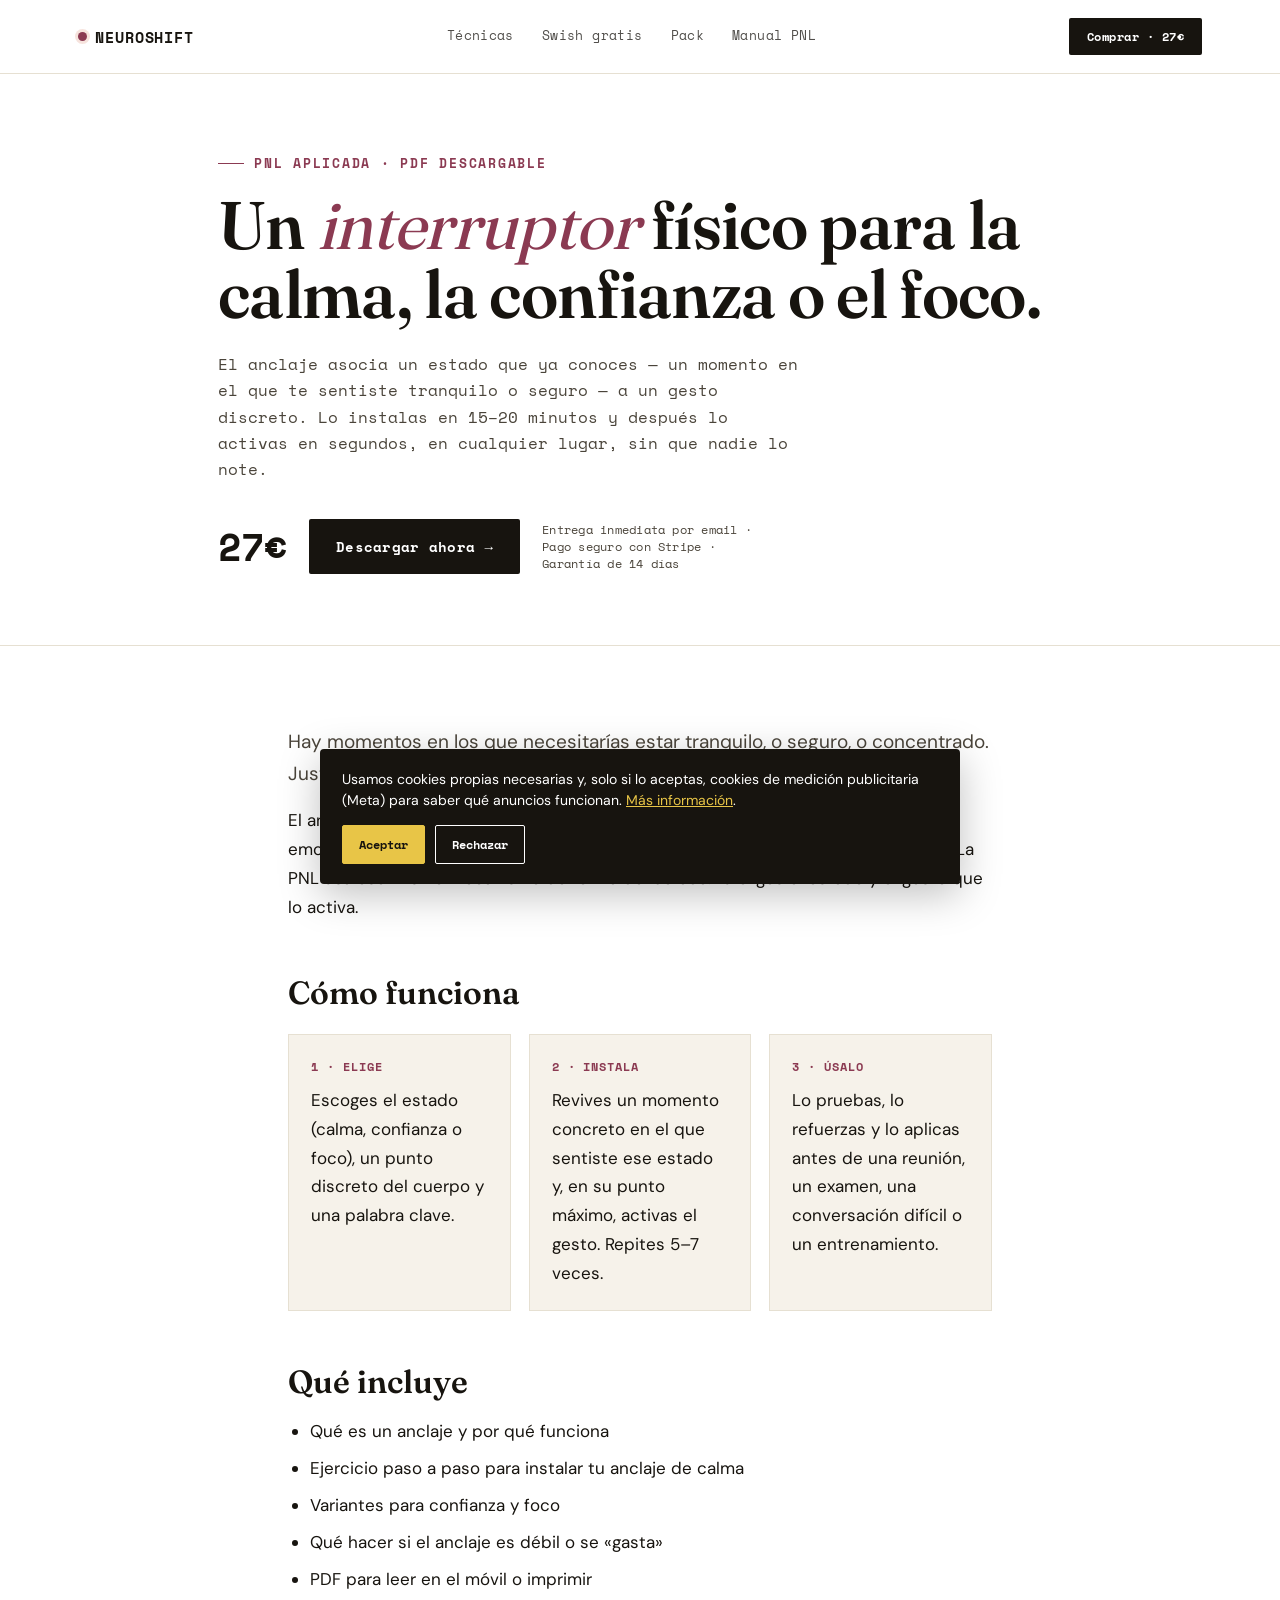
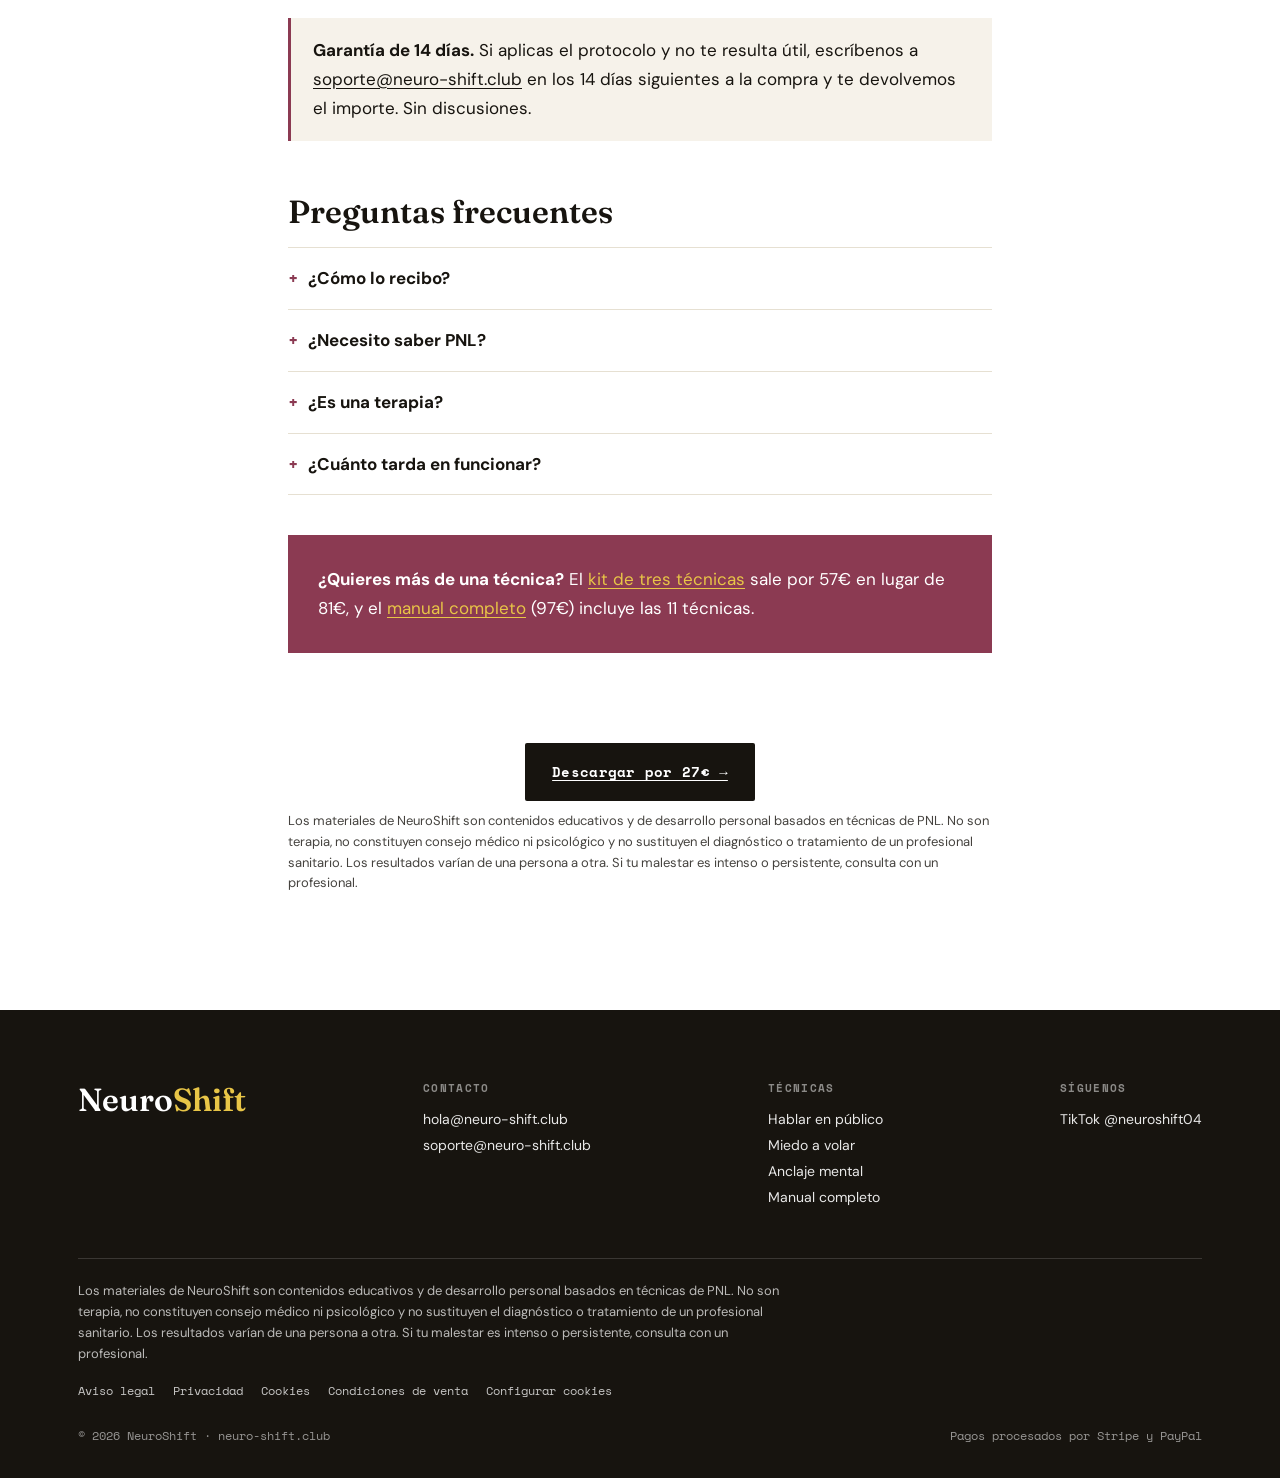
==== anclaje.html @ ef6a0322 "Landings, captación, píxel, cookies y SEO" ====
<!doctype html>
<html lang="es">
<head>
<meta charset="UTF-8">
<meta name="viewport" content="width=device-width, initial-scale=1.0">
<title>Anclaje mental: instala tu interruptor | NeuroShift</title>
<meta name="description" content="Técnica de anclaje de PNL para activar calma, confianza o foco en segundos con un gesto discreto. PDF descargable.">
<meta property="og:title" content="Anclaje mental: instala tu interruptor | NeuroShift">
<meta property="og:description" content="Técnica de anclaje de PNL para activar calma, confianza o foco en segundos con un gesto discreto. PDF descargable.">
<meta property="og:type" content="website">
<link rel="preload" href="/fonts/fraunces-latin-300-900-normal.woff2" as="font" type="font/woff2" crossorigin>
<style>
@font-face{font-family:'Fraunces';src:url('/fonts/fraunces-latin-300-900-normal.woff2') format('woff2');font-weight:300 900;font-style:normal;font-display:swap;}
@font-face{font-family:'Space Mono';src:url('/fonts/space-mono-latin-400-normal.woff2') format('woff2');font-weight:400;font-display:swap;}
@font-face{font-family:'Space Mono';src:url('/fonts/space-mono-latin-700-normal.woff2') format('woff2');font-weight:700;font-display:swap;}
@font-face{font-family:'DM Sans';src:url('/fonts/dm-sans-latin-400-700-normal.woff2') format('woff2');font-weight:400 700;font-display:swap;}
</style>
<link rel="stylesheet" href="/assets/site.css?v=2">

</head>
<body>
<header>
  <div class="nav">
    <div class="logo"><a href="/"><span class="dot"></span>NEUROSHIFT</a></div>
    <nav class="links">
      <a href="/#productos">Técnicas</a>
      <a href="/#gratis">Swish gratis</a>
      <a href="/#pack">Pack</a>
      <a href="/#manual">Manual PNL</a>
    </nav>
    <a href="https://buy.stripe.com/3cI14m3XFfDB9QHbNR6Zy03" class="nav-cta">Comprar · 27€</a>
  </div>
</header>

<section class="lp-hero">
  <div class="wrap">
    <p class="kicker">PNL aplicada · PDF descargable</p>
    <h1 class="lp-title">Un <em>interruptor</em> físico para la calma, la confianza o el foco.</h1>
    <p class="lp-sub">El anclaje asocia un estado que ya conoces — un momento en el que te sentiste tranquilo o seguro — a un gesto discreto. Lo instalas en 15–20 minutos y después lo activas en segundos, en cualquier lugar, sin que nadie lo note.</p>
    <div class="buybox">
      <span class="price">27€</span>
      <a href="https://buy.stripe.com/3cI14m3XFfDB9QHbNR6Zy03" class="btn btn-primary" data-value="27" data-product="Anclaje mental">Descargar ahora →</a>
      <span class="trust-line">Entrega inmediata por email · Pago seguro con Stripe · Garantía de 14 días</span>
    </div>
  </div>
</section>

<main class="page">
  <div class="prose">
    <p class="lede">Hay momentos en los que necesitarías estar tranquilo, o seguro, o concentrado. Justo ahora. Y justo ahora es cuando no sale.</p>
    <p>El anclaje parte de algo que ya conoces: los estímulos se asocian a estados emocionales. Una canción te devuelve a un verano; un olor, a la casa de tu infancia. La PNL usa ese mismo mecanismo de forma deliberada: tú eliges el estado y el gesto que lo activa.</p>
    <h2>Cómo funciona</h2>
    <div class="steps">
<div class="step"><b>1 · ELIGE</b>Escoges el estado (calma, confianza o foco), un punto discreto del cuerpo y una palabra clave.</div>
<div class="step"><b>2 · INSTALA</b>Revives un momento concreto en el que sentiste ese estado y, en su punto máximo, activas el gesto. Repites 5–7 veces.</div>
<div class="step"><b>3 · ÚSALO</b>Lo pruebas, lo refuerzas y lo aplicas antes de una reunión, un examen, una conversación difícil o un entrenamiento.</div>
    </div>
    <h2>Qué incluye</h2>
    <ul>
<li>Qué es un anclaje y por qué funciona</li>
<li>Ejercicio paso a paso para instalar tu anclaje de calma</li>
<li>Variantes para confianza y foco</li>
<li>Qué hacer si el anclaje es débil o se «gasta»</li>
<li>PDF para leer en el móvil o imprimir</li>
    </ul>
    <div class="callout"><strong>Garantía de 14 días.</strong> Si aplicas el protocolo y no te resulta útil, escríbenos a <a href="mailto:soporte@neuro-shift.club">soporte@neuro-shift.club</a> en los 14 días siguientes a la compra y te devolvemos el importe. Sin discusiones.</div>
    <h2>Preguntas frecuentes</h2>
    <div class="faq">
<details><summary>¿Cómo lo recibo?</summary><p>Nada más pagar te llega un email con el PDF. Si no lo ves en unos minutos, revisa la carpeta de spam o promociones, o escríbenos a soporte@neuro-shift.club.</p></details>
<details><summary>¿Necesito saber PNL?</summary><p>No. Está escrito para aplicarlo desde cero: cada paso explica qué hacer y qué deberías notar.</p></details>
<details><summary>¿Es una terapia?</summary><p>No. Es material educativo de desarrollo personal. Si lo que sientes es muy intenso, persistente o te limita mucho en tu día a día, lo adecuado es consultar con un profesional sanitario.</p></details>
<details><summary>¿Cuánto tarda en funcionar?</summary><p>La instalación lleva 15–20 minutos. A partir de ahí, la activación es de segundos; cuanto más lo uses y lo refuerces, más fiable se vuelve.</p></details>
    </div>
    <div class="upsell">
      <strong>¿Quieres más de una técnica?</strong> El <a href="/#pack">kit de tres técnicas</a> sale por 57€ en lugar de 81€, y el <a href="/#manual">manual completo</a> (97€) incluye las 11 técnicas.
    </div>
    <div class="final-cta">
      <a href="https://buy.stripe.com/3cI14m3XFfDB9QHbNR6Zy03" class="btn btn-primary" data-value="27" data-product="Anclaje mental">Descargar por 27€ →</a>
    </div>
    <p class="disclaimer" style="opacity:.8">Los materiales de NeuroShift son contenidos educativos y de desarrollo personal basados en técnicas de PNL. No son terapia, no constituyen consejo médico ni psicológico y no sustituyen el diagnóstico o tratamiento de un profesional sanitario. Los resultados varían de una persona a otra. Si tu malestar es intenso o persistente, consulta con un profesional.</p>
  </div>
</main>
<footer>
  <div class="wrap">
    <div class="footer-grid">
      <div>
        <div class="footer-brand">Neuro<span>Shift</span></div>
      </div>
      <div class="footer-col">
        <h4>Contacto</h4>
        <a href="mailto:hola@neuro-shift.club">hola@neuro-shift.club</a>
        <a href="mailto:soporte@neuro-shift.club">soporte@neuro-shift.club</a>
      </div>
      <div class="footer-col">
        <h4>Técnicas</h4>
        <a href="/hablar-en-publico.html">Hablar en público</a>
        <a href="/miedo-a-volar.html">Miedo a volar</a>
        <a href="/anclaje.html">Anclaje mental</a>
        <a href="/#manual">Manual completo</a>
      </div>
      <div class="footer-col">
        <h4>Síguenos</h4>
        <a href="https://www.tiktok.com/@neuroshift04" target="_blank" rel="noopener">TikTok @neuroshift04</a>
      </div>
    </div>
    <p class="disclaimer">Los materiales de NeuroShift son contenidos educativos y de desarrollo personal basados en técnicas de PNL. No son terapia, no constituyen consejo médico ni psicológico y no sustituyen el diagnóstico o tratamiento de un profesional sanitario. Los resultados varían de una persona a otra. Si tu malestar es intenso o persistente, consulta con un profesional.</p>
    <div class="footer-legal">
      <a href="/aviso-legal.html">Aviso legal</a>
      <a href="/privacidad.html">Privacidad</a>
      <a href="/cookies.html">Cookies</a>
      <a href="/terminos.html">Condiciones de venta</a>
      <button type="button" onclick="NS.openSettings()">Configurar cookies</button>
    </div>
    <div class="footer-bottom">
      <span>© 2026 NeuroShift · neuro-shift.club</span>
      <span>Pagos procesados por Stripe y PayPal</span>
    </div>
  </div>
</footer>
<script src="/assets/consent.js?v=2"></script>
</body>
</html>
---- assets/site.css ----
:root{
    --ink:#17140F;
    --ink-soft:#4A443A;
    --paper:#FFFFFF;
    --paper-soft:#F6F2EA;
    --rust:#8B3A52;
    --rust-dark:#6B2A3E;
    --lime:#E8C547;
    --rose:#D4A5A0;
    --line:#E6E0D2;
    --maxw:1180px;
  }

  *{box-sizing:border-box; margin:0; padding:0;}

  html{scroll-behavior:smooth;}

  @media (prefers-reduced-motion: reduce){
    html{scroll-behavior:auto;}
    *{animation-duration:0.001ms !important; transition-duration:0.001ms !important;}
  }

  body{
    background:var(--paper);
    color:var(--ink);
    font-family:'Fraunces', Georgia, serif;
    -webkit-font-smoothing:antialiased;
    overflow-x:hidden;
  }

  .mono{
    font-family:'Space Mono', 'Courier New', monospace;
  }

  .wrap{
    max-width:var(--maxw);
    margin:0 auto;
    padding:0 28px;
  }

  a{color:inherit; text-decoration:none;}

  img{max-width:100%; display:block;}

  /* ---------- reveal ---------- */
  .reveal{
    opacity:0;
    transform:translateY(24px);
    transition:opacity .7s cubic-bezier(.16,.84,.44,1), transform .7s cubic-bezier(.16,.84,.44,1);
  }
  .reveal.is-visible{
    opacity:1;
    transform:translateY(0);
  }

  /* ---------- header ---------- */
  header{
    position:sticky;
    top:0;
    z-index:50;
    background:rgba(255,255,255,.92);
    backdrop-filter:blur(6px);
    border-bottom:1px solid var(--line);
  }
  .nav{
    display:flex;
    align-items:center;
    justify-content:space-between;
    padding:18px 28px;
    max-width:var(--maxw);
    margin:0 auto;
  }
  .logo{
    font-family:'Space Mono', monospace;
    font-weight:700;
    font-size:15px;
    letter-spacing:.06em;
    display:flex;
    align-items:center;
    gap:8px;
  }
  .logo .dot{
    width:9px; height:9px;
    background:var(--rust);
    border-radius:50%;
    display:inline-block;
    box-shadow:0 0 0 3px rgba(196,69,31,.15);
  }
  nav.links{
    display:flex;
    gap:28px;
    font-family:'Space Mono', monospace;
    font-size:13px;
    letter-spacing:.03em;
  }
  nav.links a{
    opacity:.75;
    transition:opacity .2s ease;
    border-bottom:1px solid transparent;
    padding-bottom:2px;
  }
  nav.links a:hover{opacity:1; border-color:var(--rust);}
  .nav-cta{
    font-family:'Space Mono', monospace;
    font-size:12px;
    font-weight:700;
    letter-spacing:.04em;
    background:var(--ink);
    color:var(--paper);
    padding:10px 18px;
    border-radius:2px;
    white-space:nowrap;
  }
  .nav-cta:hover{background:var(--rust);}
  @media (max-width:720px){
    nav.links{display:none;}
  }

  /* ---------- buttons ---------- */
  .btn{
    display:inline-flex;
    align-items:center;
    gap:10px;
    font-family:'Space Mono', monospace;
    font-weight:700;
    font-size:14px;
    letter-spacing:.02em;
    padding:16px 26px;
    border-radius:2px;
    cursor:pointer;
    border:1px solid transparent;
    transition:transform .25s cubic-bezier(.34,1.56,.64,1), background .2s ease, color .2s ease, border-color .2s ease;
  }
  .btn:hover{transform:translateY(-3px);}
  .btn-primary{
    background:var(--ink);
    color:var(--paper);
  }
  .btn-primary:hover{background:var(--rust);}
  .btn-outline{
    background:transparent;
    color:var(--ink);
    border-color:var(--ink);
  }
  .btn-outline:hover{background:var(--ink); color:var(--paper);}
  .btn-lime{
    background:var(--lime);
    color:var(--ink);
  }
  .btn-lime:hover{background:var(--paper); }
  .btn-ghost-light{
    background:transparent;
    color:var(--paper);
    border-color:rgba(255,255,255,.5);
  }
  .btn-ghost-light:hover{background:var(--paper); color:var(--rust-dark); border-color:var(--paper);}

  /* ---------- kicker ---------- */
  .kicker{
    font-family:'Space Mono', monospace;
    font-size:12.5px;
    font-weight:700;
    letter-spacing:.14em;
    text-transform:uppercase;
    color:var(--rust);
    display:flex;
    align-items:center;
    gap:10px;
    margin-bottom:18px;
  }
  .kicker::before{
    content:"";
    width:26px; height:1px;
    background:var(--rust);
  }

  /* ---------- hero ---------- */
  .hero{
    position:relative;
    padding:96px 0 88px;
    border-bottom:1px solid var(--line);
    overflow:hidden;
  }
  .hero-grid{
    display:grid;
    grid-template-columns:repeat(12,1fr);
    gap:20px;
    align-items:start;
  }
  .hero-copy{
    grid-column:1 / span 8;
  }
  h1.hero-title{
    font-size:clamp(2.6rem, 6vw, 5.2rem);
    font-weight:600;
    line-height:0.98;
    letter-spacing:-.01em;
  }
  h1.hero-title em{
    font-style:italic;
    font-weight:400;
    color:var(--rust);
  }
  .hero-sub{
    font-family:'Space Mono', monospace;
    font-size:16px;
    line-height:1.65;
    color:var(--ink-soft);
    max-width:46ch;
    margin-top:26px;
  }
  .hero-actions{
    display:flex;
    align-items:center;
    gap:22px;
    margin-top:38px;
    flex-wrap:wrap;
  }
  .trust-line{
    font-family:'Space Mono', monospace;
    font-size:12px;
    color:var(--ink-soft);
    letter-spacing:.02em;
  }

  /* decorative switch graphic */
  .switch-deco{
    grid-column:9 / span 4;
    justify-self:end;
    margin-top:18px;
    display:flex;
    flex-direction:column;
    align-items:flex-end;
    gap:14px;
  }
  .switch-pill{
    width:132px;
    height:64px;
    border:2px solid var(--ink);
    border-radius:40px;
    position:relative;
    background:var(--paper-soft);
  }
  .switch-knob{
    position:absolute;
    top:6px; left:6px;
    width:44px; height:44px;
    border-radius:50%;
    background:var(--ink);
    transition:left 1.1s cubic-bezier(.65,0,.35,1), background 1.1s ease;
  }
  .switch-pill.on .switch-knob{
    left:76px;
    background:var(--lime);
    box-shadow:0 0 22px rgba(200,255,77,.7);
  }
  .switch-label{
    font-family:'Space Mono', monospace;
    font-size:11px;
    letter-spacing:.12em;
    color:var(--ink-soft);
  }

  .hero-bignum{
    position:absolute;
    right:-40px;
    bottom:-90px;
    font-size:min(38vw, 420px);
    font-weight:900;
    color:var(--paper-soft);
    line-height:1;
    z-index:-1;
    user-select:none;
  }

  @media (max-width:860px){
    .hero-copy{grid-column:1 / span 12;}
    .switch-deco{grid-column:1 / span 12; justify-self:start; align-items:flex-start; margin-top:34px;}
  }

  /* ---------- section headers ---------- */
  .section{
    padding:100px 0;
  }
  .section-head{
    display:flex;
    justify-content:space-between;
    align-items:flex-end;
    gap:40px;
    margin-bottom:56px;
    flex-wrap:wrap;
  }
  .section-title{
    font-size:clamp(2rem, 3.6vw, 3rem);
    font-weight:600;
    letter-spacing:-.01em;
    max-width:16ch;
  }
  .section-note{
    font-family:'Space Mono', monospace;
    font-size:13px;
    color:var(--ink-soft);
    max-width:32ch;
    line-height:1.6;
    text-align:right;
  }
  @media (max-width:720px){
    .section-note{text-align:left;}
  }

  /* ---------- product grid ---------- */
  .products{
    display:grid;
    grid-template-columns:repeat(2,1fr);
    gap:22px;
  }
  .card{
    border:1px solid var(--line);
    background:var(--paper-soft);
    padding:34px 30px 30px;
    display:flex;
    flex-direction:column;
    gap:18px;
    min-height:220px;
    transition:border-color .3s ease, transform .3s cubic-bezier(.34,1.56,.64,1), box-shadow .3s ease;
  }
  .card:hover{
    border-color:var(--ink);
    transform:translateY(-6px);
    box-shadow:8px 8px 0 var(--rust);
  }
  .card-top{
    display:flex;
    justify-content:space-between;
    align-items:center;
  }
  .card-num{
    font-family:'Space Mono', monospace;
    font-size:12px;
    color:var(--ink-soft);
    letter-spacing:.08em;
  }
  .card-tag{
    font-family:'Space Mono', monospace;
    font-size:11px;
    font-weight:700;
    letter-spacing:.08em;
    color:var(--ink);
    background:var(--rose);
    border:1px solid var(--rose);
    padding:3px 9px;
    border-radius:20px;
  }
  .card-name{
    font-family:'Space Mono', monospace;
    font-size:18px;
    font-weight:700;
    letter-spacing:.06em;
    text-transform:uppercase;
    color:var(--rust);
  }
  .card-title{
    font-size:clamp(1.3rem, 2vw, 1.55rem);
    font-weight:500;
    line-height:1.28;
    flex-grow:1;
  }
  .card-bottom{
    display:flex;
    align-items:center;
    justify-content:space-between;
    margin-top:auto;
    padding-top:14px;
    border-top:1px solid var(--line);
  }
  .card-price{
    font-family:'Space Mono', monospace;
    font-weight:700;
    font-size:22px;
  }
  .card-cta{
    font-family:'Space Mono', monospace;
    font-size:12px;
    font-weight:700;
    letter-spacing:.03em;
    display:inline-flex;
    align-items:center;
    gap:6px;
    background:var(--rust);
    color:#FFFFFF;
    padding:12px 28px;
    border-radius:4px;
    transition:background .2s ease, transform .25s ease;
  }
  .card-cta:hover{background:var(--rust-dark); transform:translateY(-2px);}
  .card-cta .arrow{transition:transform .25s ease;}
  .card:hover .card-cta .arrow{transform:translateX(4px);}

  @media (max-width:720px){
    .products{grid-template-columns:1fr;}
  }

  /* ---------- pack ---------- */
  .pack{
    background:var(--rust);
    color:var(--paper);
    padding:96px 0;
    position:relative;
    overflow:hidden;
  }
  .pack-grid{
    display:grid;
    grid-template-columns:1.1fr .9fr;
    gap:60px;
    align-items:center;
  }
  .pack-kicker{
    font-family:'Space Mono', monospace;
    font-size:12.5px;
    font-weight:700;
    letter-spacing:.14em;
    text-transform:uppercase;
    color:var(--lime);
    margin-bottom:18px;
  }
  .pack-title{
    font-size:clamp(2rem, 4vw, 3.1rem);
    font-weight:600;
    line-height:1.08;
    max-width:14ch;
  }
  .pack-items{
    font-family:'Space Mono', monospace;
    font-size:14px;
    line-height:2.1;
    margin-top:28px;
    border-top:1px solid rgba(255,255,255,.3);
    padding-top:20px;
  }
  .pack-items li{list-style:none; display:flex; justify-content:space-between; gap:20px;}
  .pack-price-box{
    background:rgba(255,255,255,.08);
    border:1px solid rgba(255,255,255,.35);
    padding:40px;
  }
  .pack-old{
    font-family:'Space Mono', monospace;
    font-size:1.6rem;
    text-decoration:line-through;
    color:rgba(255,255,255,.8);
    display:block;
  }
  .pack-old-label{
    font-family:'Space Mono', monospace;
    font-size:11px;
    letter-spacing:.1em;
    text-transform:uppercase;
    color:rgba(255,255,255,.8);
    margin-top:4px;
  }
  .pack-new{
    font-size:clamp(3rem, 6vw, 4.6rem);
    font-weight:700;
    line-height:1;
    margin-top:6px;
  }
  .pack-new sup{font-size:1.6rem; font-weight:400;}
  .pack-save{
    font-family:'Space Mono', monospace;
    font-size:12px;
    letter-spacing:.05em;
    color:var(--lime);
    margin-top:10px;
  }
  .pack-price-box .btn{margin-top:26px; width:100%; justify-content:center;}

  @media (max-width:860px){
    .pack-grid{grid-template-columns:1fr;}
  }

  /* ---------- manual ---------- */
  .manual{
    padding:110px 0;
    border-bottom:1px solid var(--line);
  }
  .manual-grid{
    display:grid;
    grid-template-columns:repeat(12,1fr);
    gap:30px;
    align-items:start;
  }
  .manual-num{
    grid-column:1 / span 12;
    font-family:'Space Mono', monospace;
    font-size:13px;
    color:var(--ink-soft);
    letter-spacing:.1em;
    margin-bottom:10px;
  }
  .manual-title{
    grid-column:1 / span 7;
    font-size:clamp(2.1rem, 4.2vw, 3.4rem);
    font-weight:600;
    line-height:1.1;
  }
  .manual-title .accent{color:var(--rust); font-style:italic; font-weight:400;}
  .manual-side{
    grid-column:9 / span 4;
    align-self:end;
    border-left:2px solid var(--ink);
    padding-left:26px;
  }
  .manual-price{
    font-family:'Space Mono', monospace;
    font-weight:700;
    font-size:3rem;
  }
  .manual-price sup{font-size:1.4rem;}
  .manual-side p.mono{
    font-size:13px;
    color:var(--ink-soft);
    line-height:1.7;
    margin:14px 0 26px;
  }
  @media (max-width:860px){
    .manual-title,.manual-side{grid-column:1 / span 12;}
    .manual-side{border-left:none; border-top:2px solid var(--ink); padding-left:0; padding-top:24px; margin-top:30px;}
  }

  /* ---------- footer ---------- */
  footer{
    background:var(--ink);
    color:var(--paper);
    padding:70px 0 34px;
  }
  .footer-grid{
    display:flex;
    justify-content:space-between;
    flex-wrap:wrap;
    gap:40px;
    padding-bottom:44px;
    border-bottom:1px solid rgba(255,255,255,.15);
  }
  .footer-brand{
    font-family:'Fraunces', serif;
    font-size:2rem;
    font-weight:600;
  }
  .footer-brand span{color:var(--lime);}
  .footer-col h4{
    font-family:'Space Mono', monospace;
    font-size:11px;
    letter-spacing:.12em;
    text-transform:uppercase;
    color:rgba(255,255,255,.5);
    margin-bottom:14px;
  }
  .footer-col a, .footer-col p{
    display:block;
    font-family:'DM Sans', sans-serif;
    font-size:14px;
    margin-bottom:8px;
    opacity:.9;
  }
  .footer-col a:hover{color:var(--lime);}
  .footer-bottom{
    display:flex;
    justify-content:space-between;
    flex-wrap:wrap;
    gap:12px;
    margin-top:28px;
    font-family:'Space Mono', monospace;
    font-size:12px;
    opacity:.55;
  }

/* =========================================================
   Añadidos oct-2026: páginas internas, captación, cookies
   ========================================================= */
.logo a{display:flex; align-items:center; gap:8px;}

/* ---------- lead magnet ---------- */
.lead{background:var(--paper-soft); border-top:1px solid var(--line); border-bottom:1px solid var(--line); padding:90px 0;}
.lead-grid{display:grid; grid-template-columns:1.1fr .9fr; gap:56px; align-items:center;}
.lead-title{font-size:clamp(1.9rem,3.4vw,2.8rem); font-weight:600; line-height:1.1; max-width:18ch;}
.lead-title em{font-style:italic; font-weight:400; color:var(--rust);}
.lead-list{font-family:'Space Mono',monospace; font-size:14px; line-height:1.9; margin-top:22px; color:var(--ink-soft); list-style:none;}
.lead-list li::before{content:"→ "; color:var(--rust); font-weight:700;}
.lead-form{background:var(--paper); border:1px solid var(--ink); padding:34px; box-shadow:8px 8px 0 var(--rust);}
.lead-form label{display:block; font-family:'Space Mono',monospace; font-size:12px; letter-spacing:.08em; text-transform:uppercase; margin-bottom:8px;}
.lead-form input[type=email], .lead-form input[type=text]{width:100%; font:16px 'DM Sans',sans-serif; padding:14px 16px; border:1px solid var(--ink); border-radius:2px; margin-bottom:16px; background:#fff; color:var(--ink);}
.lead-form .btn{width:100%; justify-content:center;}
.lead-form .fine{font-family:'DM Sans',sans-serif; font-size:12px; color:var(--ink-soft); line-height:1.5; margin-top:14px;}
.lead-form .fine a{text-decoration:underline;}
.lead-form .check{display:flex; gap:10px; align-items:flex-start; font-family:'DM Sans',sans-serif; font-size:13px; text-transform:none; letter-spacing:0; line-height:1.45; margin-bottom:18px;}
.lead-form .check input{margin-top:3px;}
@media (max-width:860px){.lead-grid{grid-template-columns:1fr;}}

/* ---------- avisos ---------- */
.card-note{font-family:'DM Sans',sans-serif; font-size:12.5px; color:var(--ink-soft); line-height:1.5; border-left:2px solid var(--rose); padding-left:10px;}
.card-more{font-family:'Space Mono',monospace; font-size:12px; font-weight:700; text-decoration:underline; text-underline-offset:3px;}
.disclaimer{font-family:'DM Sans',sans-serif; font-size:13px; line-height:1.6; opacity:.7; max-width:80ch; margin-top:22px;}
.footer-legal{display:flex; flex-wrap:wrap; gap:18px; margin-top:18px; font-family:'Space Mono',monospace; font-size:12px; opacity:.75;}
.footer-legal a:hover{color:var(--lime);}
.footer-legal button{background:none; border:0; color:inherit; font:inherit; cursor:pointer; padding:0;}

/* ---------- páginas internas ---------- */
.page{padding:80px 0 100px;}
.prose{max-width:760px; margin:0 auto; padding:0 28px; font-family:'DM Sans',sans-serif; font-size:17px; line-height:1.7; color:var(--ink);}
.prose h1{font-family:'Fraunces',serif; font-size:clamp(2.1rem,4.5vw,3.2rem); font-weight:600; line-height:1.08; margin-bottom:24px;}
.prose h1 em{font-style:italic; font-weight:400; color:var(--rust);}
.prose h2{font-family:'Fraunces',serif; font-size:clamp(1.5rem,2.6vw,2rem); font-weight:600; line-height:1.2; margin:52px 0 16px;}
.prose h3{font-family:'Space Mono',monospace; font-size:15px; letter-spacing:.04em; text-transform:uppercase; color:var(--rust); margin:30px 0 10px;}
.prose p{margin:0 0 16px;}
.prose ul, .prose ol{margin:0 0 18px 22px;}
.prose li{margin-bottom:8px;}
.prose a{text-decoration:underline; text-underline-offset:3px;}
.prose strong{font-weight:700;}
.prose table{width:100%; border-collapse:collapse; margin:10px 0 22px; font-size:15px;}
.prose th, .prose td{border:1px solid var(--line); padding:10px 12px; text-align:left; vertical-align:top;}
.prose th{background:var(--paper-soft); font-family:'Space Mono',monospace; font-size:12px; letter-spacing:.04em;}
.prose .lede{font-size:19px; color:var(--ink-soft);}
.prose .meta{font-family:'Space Mono',monospace; font-size:12px; color:var(--ink-soft); margin-bottom:30px;}
.prose .callout{background:var(--paper-soft); border-left:3px solid var(--rust); padding:18px 22px; margin:24px 0;}
.prose .pending{background:#FFF4CC; padding:0 4px;}

/* ---------- landing de producto ---------- */
.lp-hero{padding:80px 0 70px; border-bottom:1px solid var(--line);}
.lp-hero .wrap{max-width:900px;}
.lp-title{font-size:clamp(2.3rem,5.4vw,4.2rem); font-weight:600; line-height:1.02; letter-spacing:-.01em;}
.lp-title em{font-style:italic; font-weight:400; color:var(--rust);}
.lp-sub{font-family:'Space Mono',monospace; font-size:15.5px; line-height:1.7; color:var(--ink-soft); max-width:58ch; margin-top:24px;}
.buybox{display:flex; flex-wrap:wrap; align-items:center; gap:22px; margin-top:34px;}
.buybox .price{font-family:'Space Mono',monospace; font-size:2.4rem; font-weight:700;}
.buybox .trust-line{max-width:30ch;}
.steps{display:grid; grid-template-columns:repeat(3,1fr); gap:18px; margin:22px 0 10px;}
.step{background:var(--paper-soft); border:1px solid var(--line); padding:22px;}
.step b{display:block; font-family:'Space Mono',monospace; font-size:12px; color:var(--rust); letter-spacing:.08em; margin-bottom:8px;}
@media (max-width:720px){.steps{grid-template-columns:1fr;}}
.faq details{border-top:1px solid var(--line); padding:16px 0;}
.faq details:last-child{border-bottom:1px solid var(--line);}
.faq summary{cursor:pointer; font-weight:700; list-style:none;}
.faq summary::before{content:"+ "; font-family:'Space Mono',monospace; color:var(--rust);}
.faq details[open] summary::before{content:"– ";}
.faq details p{margin-top:10px;}
.upsell{background:var(--rust); color:#fff; padding:30px; margin:40px 0;}
.upsell a{color:var(--lime);}
.final-cta{text-align:center; padding:50px 0 10px;}

/* ---------- banner cookies ---------- */
.cc{position:fixed; left:16px; right:16px; bottom:16px; z-index:100; max-width:640px; margin:0 auto; background:var(--ink); color:#fff; padding:20px 22px; border-radius:4px; box-shadow:0 10px 40px rgba(0,0,0,.25); font-family:'DM Sans',sans-serif; font-size:14px; line-height:1.5;}
.cc a{text-decoration:underline; color:var(--lime);}
.cc-actions{display:flex; gap:10px; flex-wrap:wrap; margin-top:14px;}
.cc button{font-family:'Space Mono',monospace; font-size:12px; font-weight:700; padding:10px 16px; border-radius:2px; cursor:pointer; border:1px solid #fff;}
.cc .cc-yes{background:var(--lime); color:var(--ink); border-color:var(--lime);}
.cc .cc-no{background:transparent; color:#fff;}
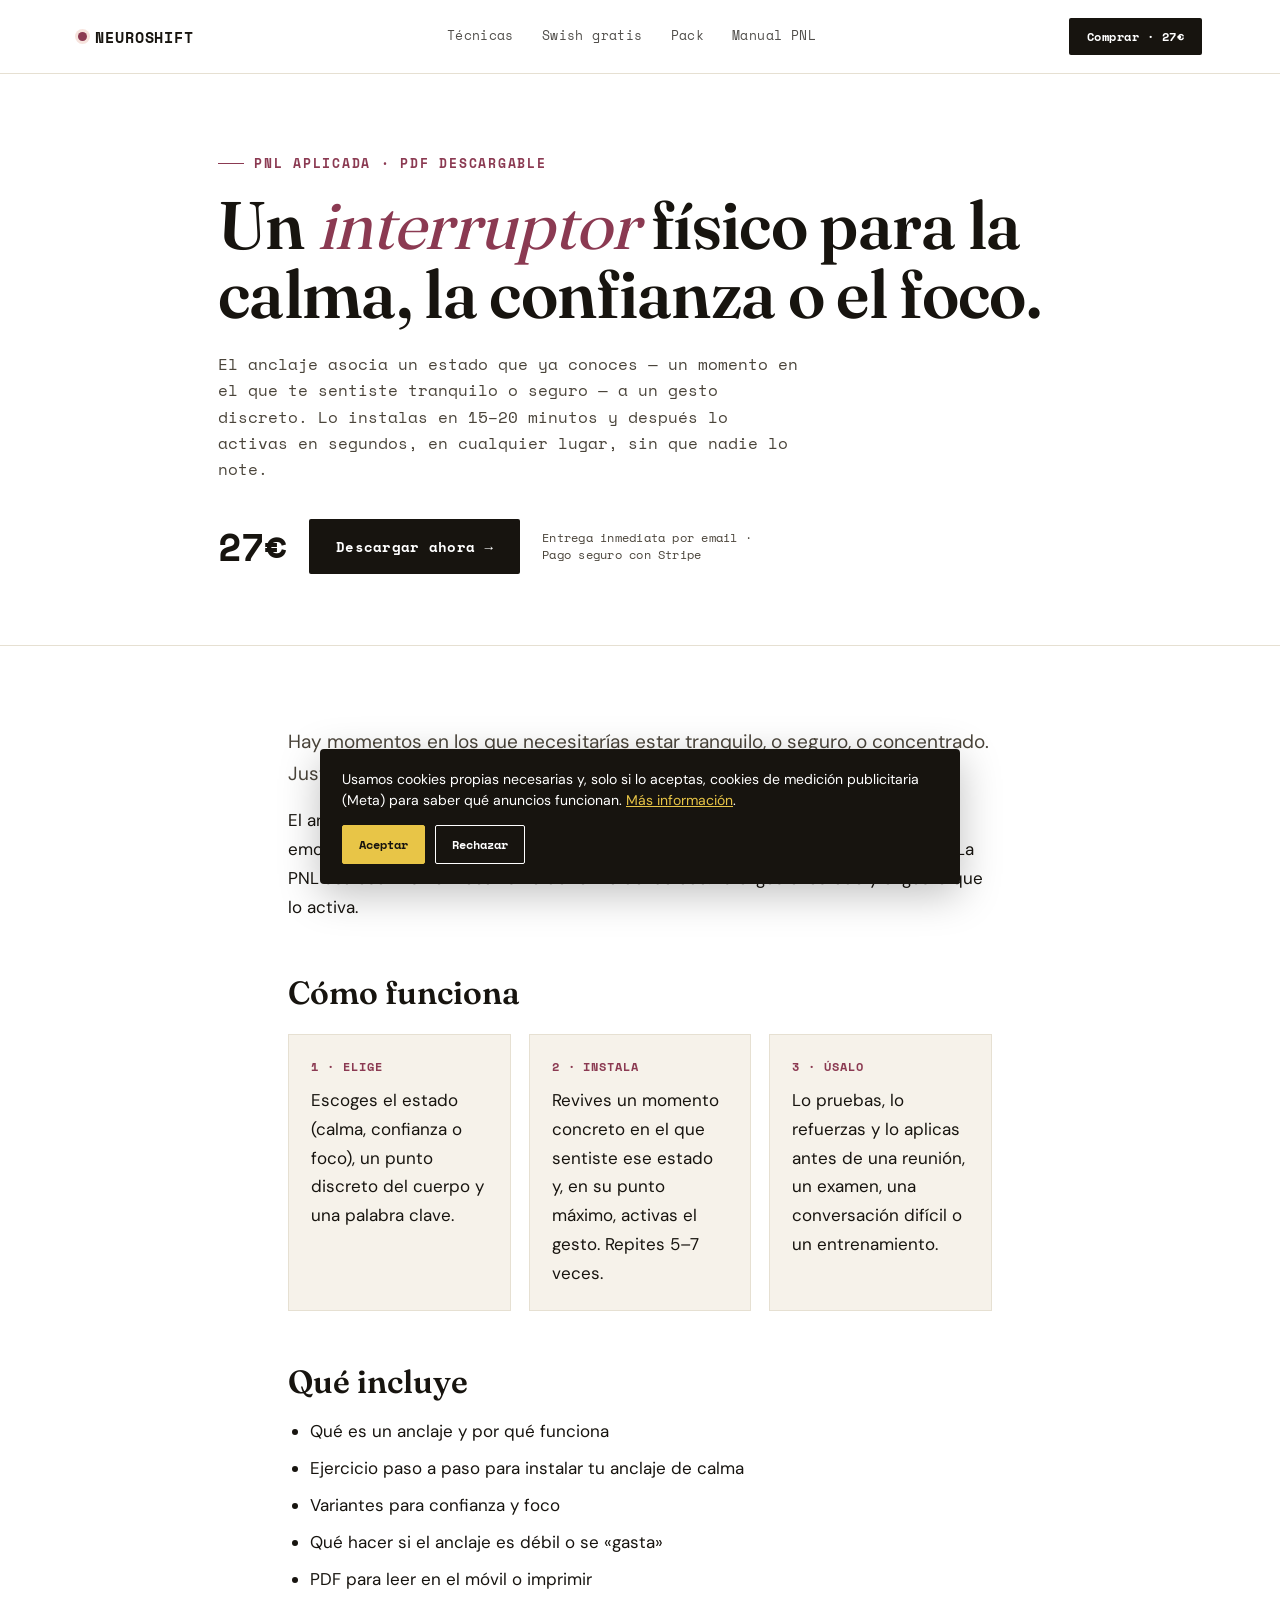
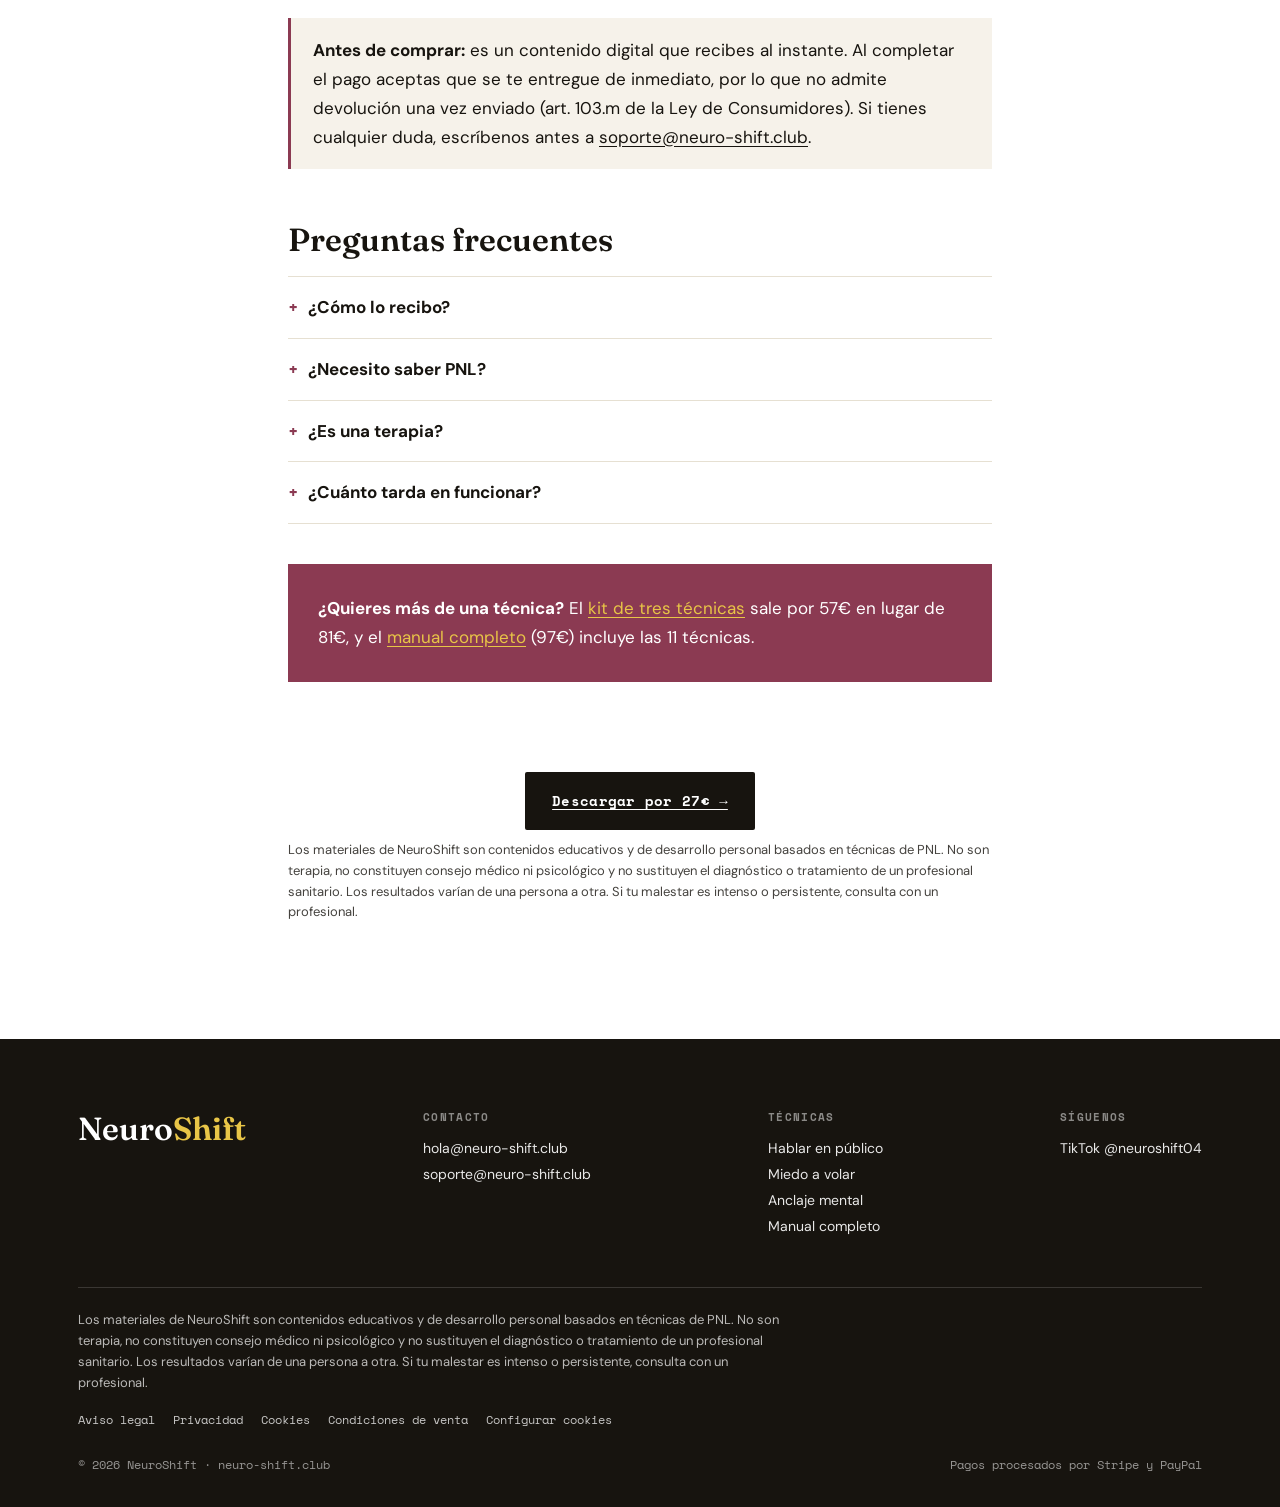
==== commit 81327597: "Quitar garantía y aclarar desistimiento" ====
--- a/anclaje.html
+++ b/anclaje.html
@@ -40,7 +40,7 @@
     <div class="buybox">
       <span class="price">27€</span>
       <a href="https://buy.stripe.com/3cI14m3XFfDB9QHbNR6Zy03" class="btn btn-primary" data-value="27" data-product="Anclaje mental">Descargar ahora →</a>
-      <span class="trust-line">Entrega inmediata por email · Pago seguro con Stripe · Garantía de 14 días</span>
+      <span class="trust-line">Entrega inmediata por email · Pago seguro con Stripe</span>
     </div>
   </div>
 </section>
@@ -63,7 +63,7 @@
 <li>Qué hacer si el anclaje es débil o se «gasta»</li>
 <li>PDF para leer en el móvil o imprimir</li>
     </ul>
-    <div class="callout"><strong>Garantía de 14 días.</strong> Si aplicas el protocolo y no te resulta útil, escríbenos a <a href="mailto:soporte@neuro-shift.club">soporte@neuro-shift.club</a> en los 14 días siguientes a la compra y te devolvemos el importe. Sin discusiones.</div>
+    <div class="callout"><strong>Antes de comprar:</strong> es un contenido digital que recibes al instante. Al completar el pago aceptas que se te entregue de inmediato, por lo que no admite devolución una vez enviado (art. 103.m de la Ley de Consumidores). Si tienes cualquier duda, escríbenos antes a <a href="mailto:soporte@neuro-shift.club">soporte@neuro-shift.club</a>.</div>
     <h2>Preguntas frecuentes</h2>
     <div class="faq">
 <details><summary>¿Cómo lo recibo?</summary><p>Nada más pagar te llega un email con el PDF. Si no lo ves en unos minutos, revisa la carpeta de spam o promociones, o escríbenos a soporte@neuro-shift.club.</p></details>
